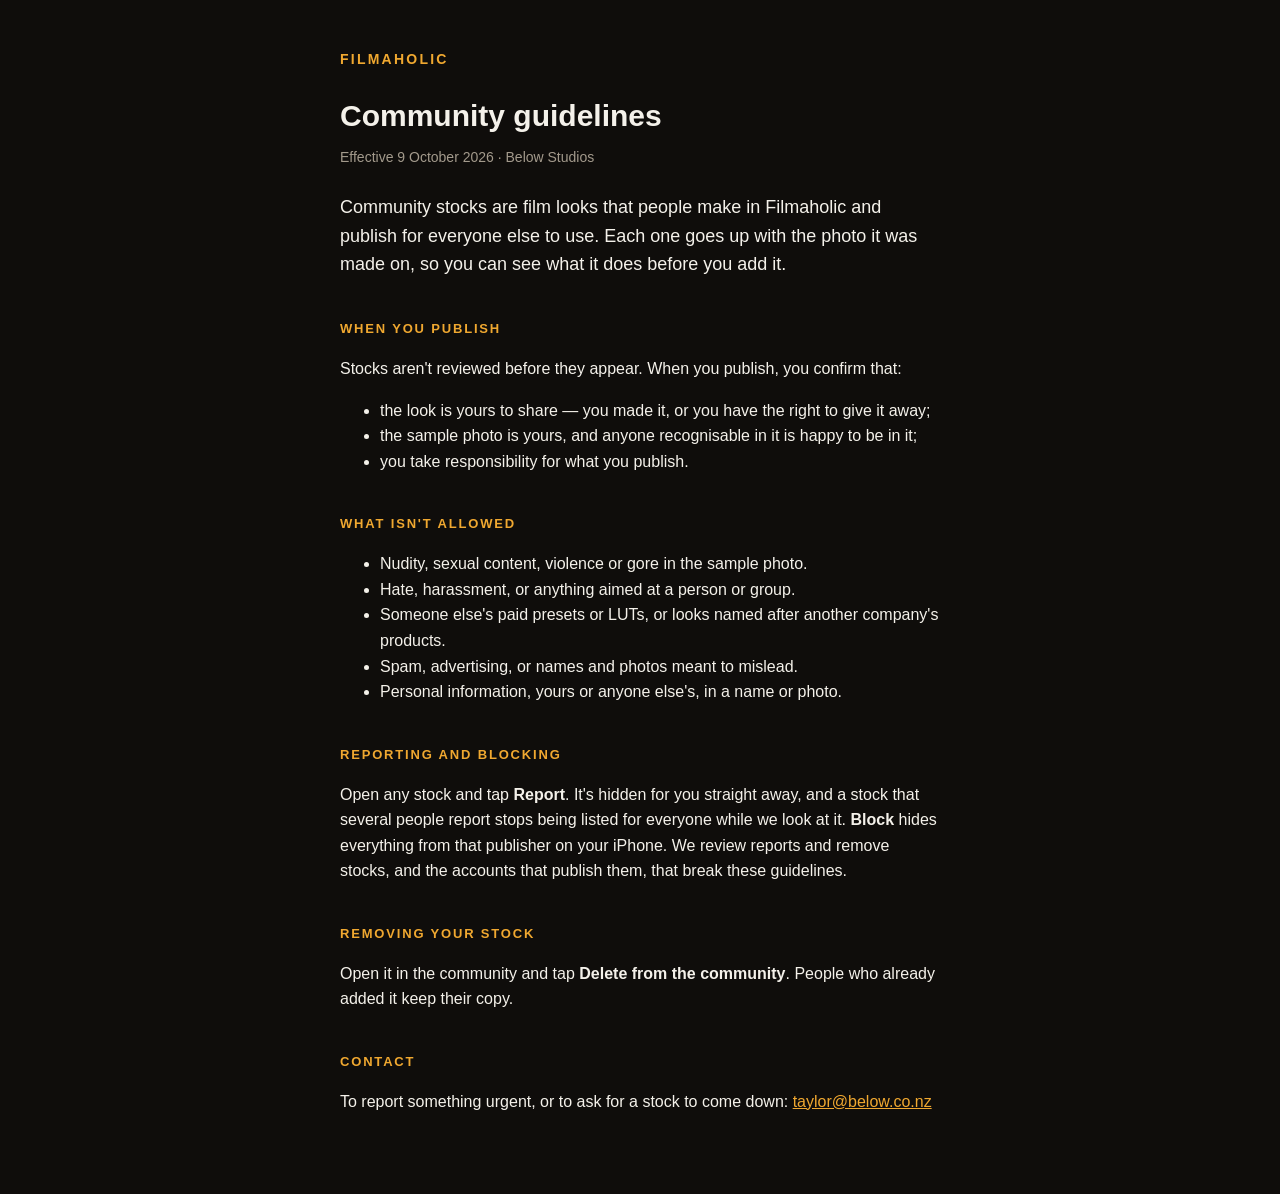
==== community.html @ c92208dc "Community guidelines for community stocks" ====
<!doctype html>
<html lang="en-GB">
<head>
<meta charset="utf-8">
<meta name="viewport" content="width=device-width, initial-scale=1">
<title>Filmaholic community guidelines</title>
<link rel="stylesheet" href="style.css">
</head>
<body>
<main>
  <p class="mark"><a href="./">Filmaholic</a></p>
  <h1>Community guidelines</h1>
  <p class="meta">Effective 9 October 2026 · Below Studios</p>

  <p class="lead">Community stocks are film looks that people make in Filmaholic and publish for everyone else to
  use. Each one goes up with the photo it was made on, so you can see what it does before you add it.</p>

  <h2>When you publish</h2>
  <p>Stocks aren't reviewed before they appear. When you publish, you confirm that:</p>
  <ul>
    <li>the look is yours to share — you made it, or you have the right to give it away;</li>
    <li>the sample photo is yours, and anyone recognisable in it is happy to be in it;</li>
    <li>you take responsibility for what you publish.</li>
  </ul>

  <h2>What isn't allowed</h2>
  <ul>
    <li>Nudity, sexual content, violence or gore in the sample photo.</li>
    <li>Hate, harassment, or anything aimed at a person or group.</li>
    <li>Someone else's paid presets or LUTs, or looks named after another company's products.</li>
    <li>Spam, advertising, or names and photos meant to mislead.</li>
    <li>Personal information, yours or anyone else's, in a name or photo.</li>
  </ul>

  <h2>Reporting and blocking</h2>
  <p>Open any stock and tap <strong>Report</strong>. It's hidden for you straight away, and a stock that several
  people report stops being listed for everyone while we look at it. <strong>Block</strong> hides everything from that
  publisher on your iPhone. We review reports and remove stocks, and the accounts that publish them, that break
  these guidelines.</p>

  <h2>Removing your stock</h2>
  <p>Open it in the community and tap <strong>Delete from the community</strong>. People who already added it keep
  their copy.</p>

  <h2>Contact</h2>
  <p>To report something urgent, or to ask for a stock to come down: <a href="mailto:taylor@below.co.nz">taylor@below.co.nz</a></p>
</main>
</body>
</html>
---- style.css ----
:root { --ink: #0f0d0b; --paper: #f4f1ea; --muted: #a39a8c; --accent: #f0a830; --line: #2a251f; }
* { box-sizing: border-box; }
html { -webkit-text-size-adjust: 100%; }
body { margin: 0; background: var(--ink); color: var(--paper);
  font: 16px/1.6 -apple-system, BlinkMacSystemFont, "Helvetica Neue", Arial, sans-serif; }
main { max-width: 640px; margin: 0 auto; padding: 48px 20px 64px; }
.mark { margin: 0 0 28px; font-weight: 700; letter-spacing: 0.16em; text-transform: uppercase; font-size: 14px; }
.mark, .mark a { color: var(--accent); text-decoration: none; }
h1 { font-size: 30px; line-height: 1.2; margin: 0 0 12px; }
h2 { font-size: 13px; letter-spacing: 0.14em; text-transform: uppercase; color: var(--accent); margin: 40px 0 12px; }
.meta { color: var(--muted); font-size: 14px; margin: 0 0 24px; }
.lead { font-size: 18px; }
dt { font-weight: 600; margin-top: 18px; }
dd { margin: 4px 0 0; color: #d8d2c8; }
a { color: var(--accent); }
.foot { margin-top: 48px; padding-top: 18px; border-top: 1px solid var(--line); color: var(--muted); font-size: 14px; }
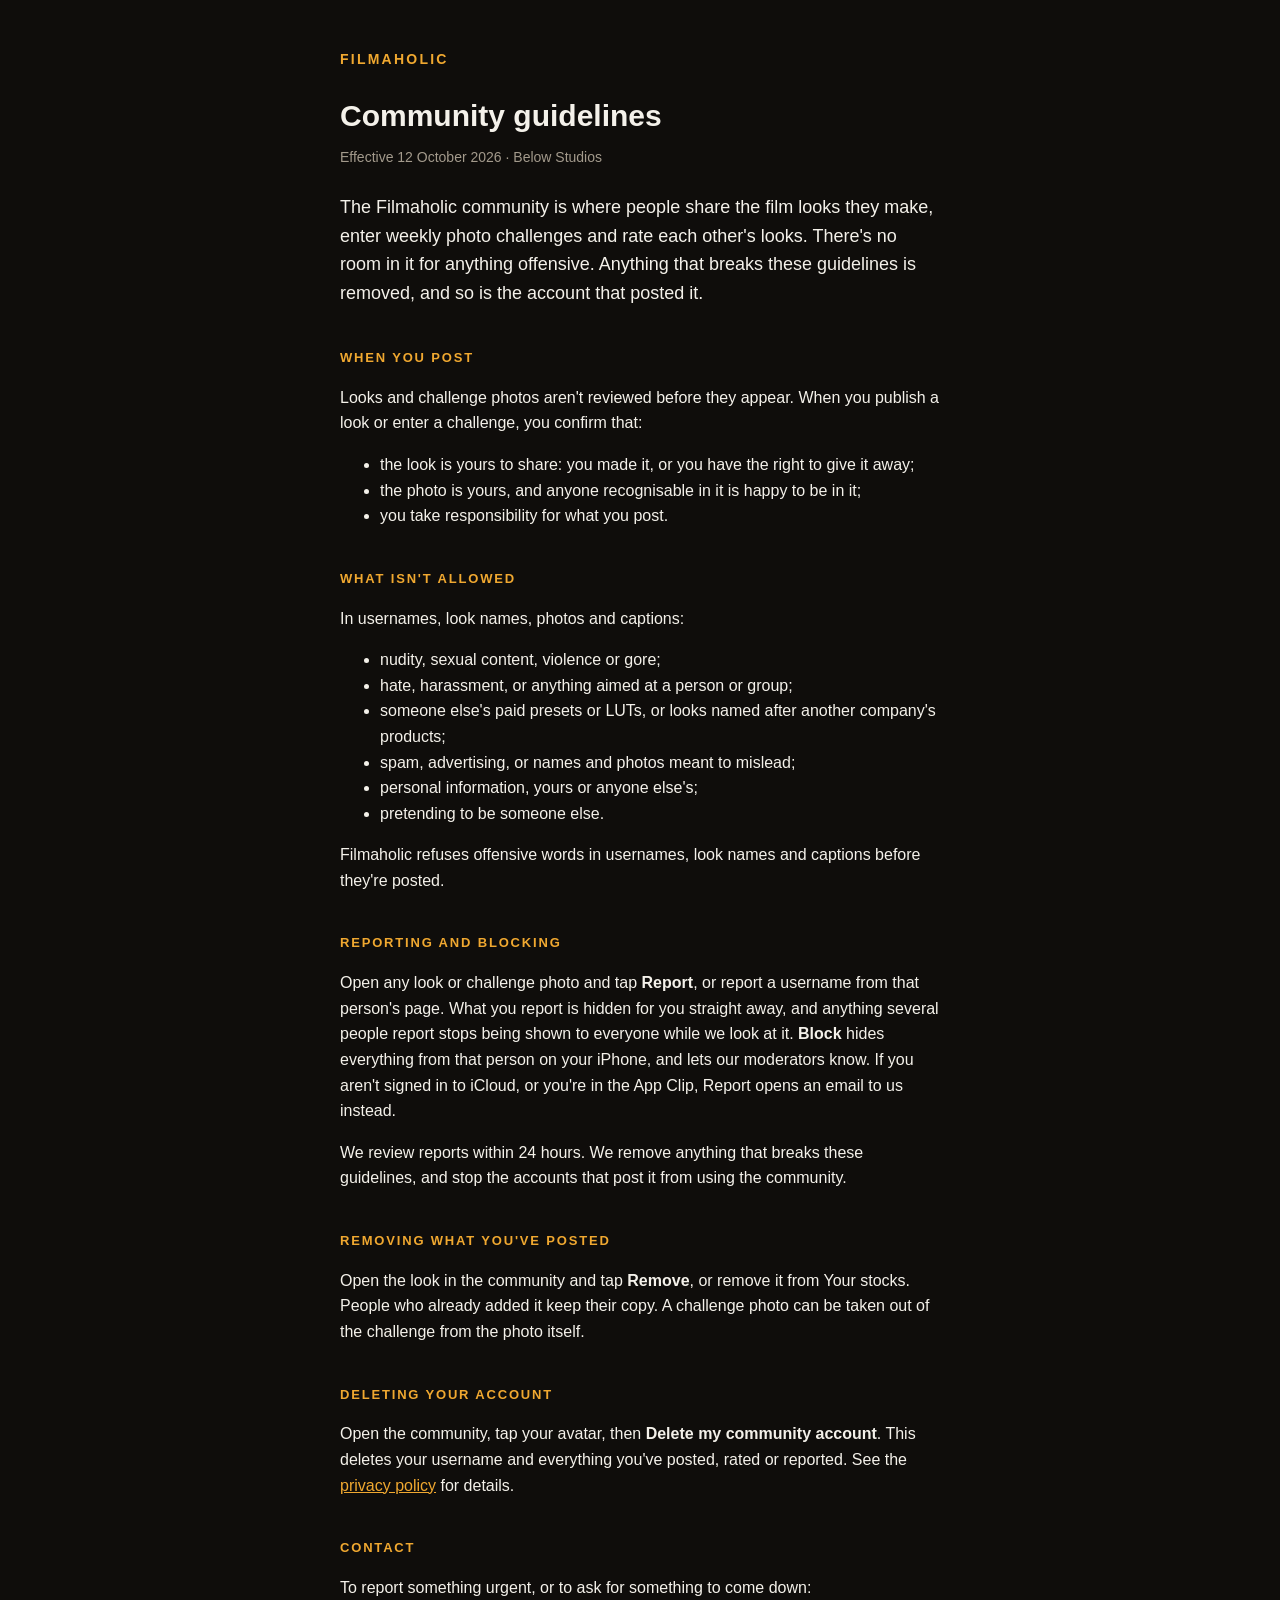
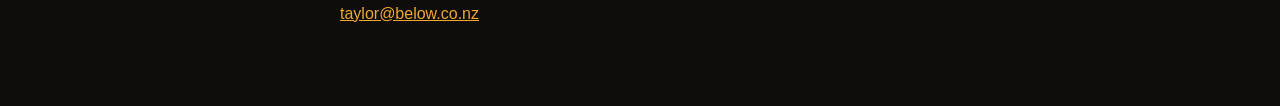
==== commit fce14b39: "Privacy policy, guidelines and help for the community: what's stored, moderation, account deletion C" ====
--- a/community.html
+++ b/community.html
@@ -10,40 +10,52 @@
 <main>
   <p class="mark"><a href="./">Filmaholic</a></p>
   <h1>Community guidelines</h1>
-  <p class="meta">Effective 9 October 2026 · Below Studios</p>
+  <p class="meta">Effective 12 October 2026 · Below Studios</p>
 
-  <p class="lead">Community stocks are film looks that people make in Filmaholic and publish for everyone else to
-  use. Each one goes up with the photo it was made on, so you can see what it does before you add it.</p>
+  <p class="lead">The Filmaholic community is where people share the film looks they make, enter weekly photo
+  challenges and rate each other's looks. There's no room in it for anything offensive. Anything that breaks these
+  guidelines is removed, and so is the account that posted it.</p>
 
-  <h2>When you publish</h2>
-  <p>Stocks aren't reviewed before they appear. When you publish, you confirm that:</p>
+  <h2>When you post</h2>
+  <p>Looks and challenge photos aren't reviewed before they appear. When you publish a look or enter a challenge,
+  you confirm that:</p>
   <ul>
-    <li>the look is yours to share — you made it, or you have the right to give it away;</li>
-    <li>the sample photo is yours, and anyone recognisable in it is happy to be in it;</li>
-    <li>you take responsibility for what you publish.</li>
+    <li>the look is yours to share: you made it, or you have the right to give it away;</li>
+    <li>the photo is yours, and anyone recognisable in it is happy to be in it;</li>
+    <li>you take responsibility for what you post.</li>
   </ul>
 
   <h2>What isn't allowed</h2>
+  <p>In usernames, look names, photos and captions:</p>
   <ul>
-    <li>Nudity, sexual content, violence or gore in the sample photo.</li>
-    <li>Hate, harassment, or anything aimed at a person or group.</li>
-    <li>Someone else's paid presets or LUTs, or looks named after another company's products.</li>
-    <li>Spam, advertising, or names and photos meant to mislead.</li>
-    <li>Personal information, yours or anyone else's, in a name or photo.</li>
+    <li>nudity, sexual content, violence or gore;</li>
+    <li>hate, harassment, or anything aimed at a person or group;</li>
+    <li>someone else's paid presets or LUTs, or looks named after another company's products;</li>
+    <li>spam, advertising, or names and photos meant to mislead;</li>
+    <li>personal information, yours or anyone else's;</li>
+    <li>pretending to be someone else.</li>
   </ul>
+  <p>Filmaholic refuses offensive words in usernames, look names and captions before they're posted.</p>
 
   <h2>Reporting and blocking</h2>
-  <p>Open any stock and tap <strong>Report</strong>. It's hidden for you straight away, and a stock that several
-  people report stops being listed for everyone while we look at it. <strong>Block</strong> hides everything from that
-  publisher on your iPhone. We review reports and remove stocks, and the accounts that publish them, that break
-  these guidelines.</p>
+  <p>Open any look or challenge photo and tap <strong>Report</strong>, or report a username from that person's page.
+  What you report is hidden for you straight away, and anything several people report stops being shown to everyone
+  while we look at it. <strong>Block</strong> hides everything from that person on your iPhone, and lets our
+  moderators know. If you aren't signed in to iCloud, or you're in the App Clip, Report opens an email to us instead.</p>
+  <p>We review reports within 24 hours. We remove anything that breaks these guidelines, and stop the accounts that
+  post it from using the community.</p>
 
-  <h2>Removing your stock</h2>
-  <p>Open it in the community and tap <strong>Delete from the community</strong>. People who already added it keep
-  their copy.</p>
+  <h2>Removing what you've posted</h2>
+  <p>Open the look in the community and tap <strong>Remove</strong>, or remove it from Your stocks. People who
+  already added it keep their copy. A challenge photo can be taken out of the challenge from the photo itself.</p>
+
+  <h2>Deleting your account</h2>
+  <p>Open the community, tap your avatar, then <strong>Delete my community account</strong>. This deletes your
+  username and everything you've posted, rated or reported. See the <a href="privacy.html">privacy policy</a> for
+  details.</p>
 
   <h2>Contact</h2>
-  <p>To report something urgent, or to ask for a stock to come down: <a href="mailto:taylor@below.co.nz">taylor@below.co.nz</a></p>
+  <p>To report something urgent, or to ask for something to come down: <a href="mailto:taylor@below.co.nz">taylor@below.co.nz</a></p>
 </main>
 </body>
 </html>
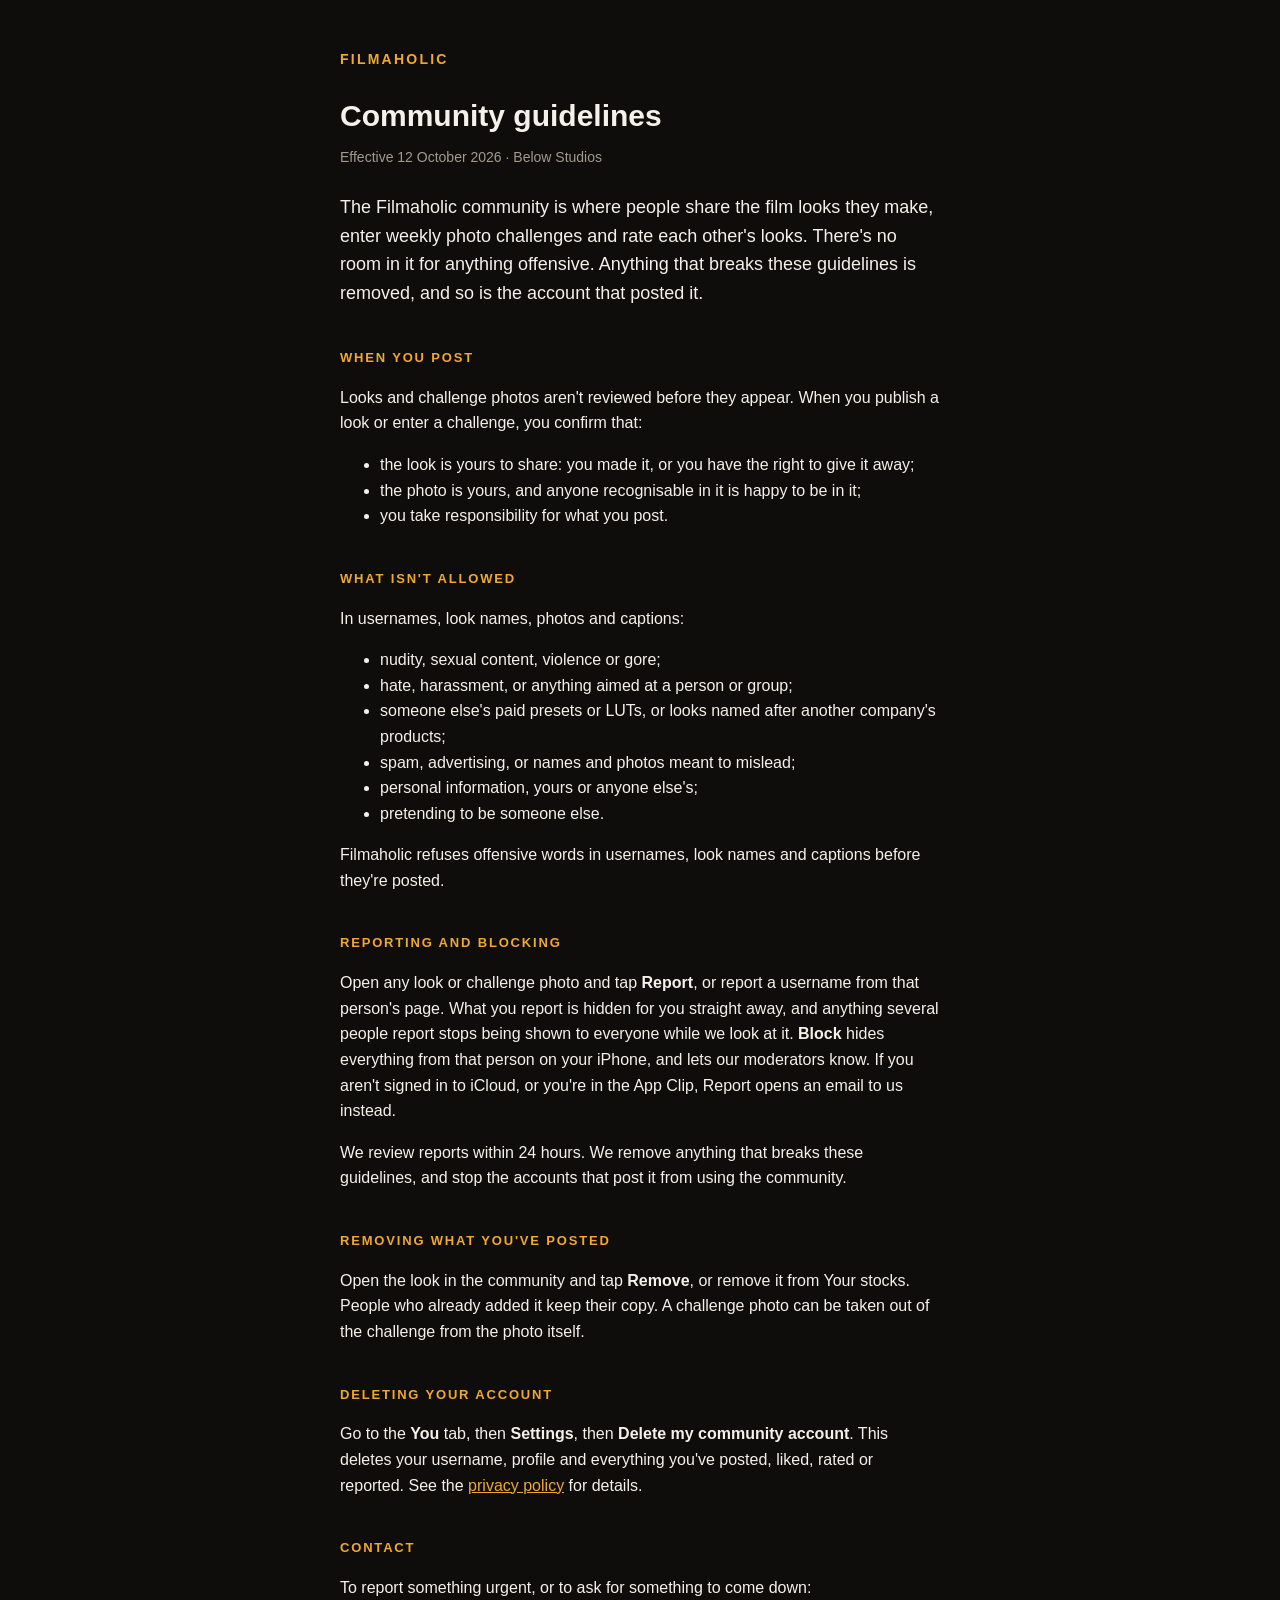
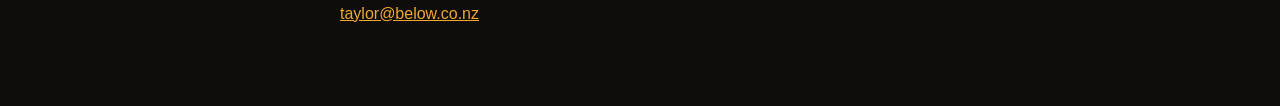
==== commit 5a2a4f19: "Privacy policy for 1.1: posts, likes, profiles, You ▸ Settings; rolls gone Co-Authored-By: Claude Op" ====
--- a/community.html
+++ b/community.html
@@ -50,8 +50,8 @@
   already added it keep their copy. A challenge photo can be taken out of the challenge from the photo itself.</p>
 
   <h2>Deleting your account</h2>
-  <p>Open the community, tap your avatar, then <strong>Delete my community account</strong>. This deletes your
-  username and everything you've posted, rated or reported. See the <a href="privacy.html">privacy policy</a> for
+  <p>Go to the <strong>You</strong> tab, then <strong>Settings</strong>, then <strong>Delete my community account</strong>. This deletes your
+  username, profile and everything you've posted, liked, rated or reported. See the <a href="privacy.html">privacy policy</a> for
   details.</p>
 
   <h2>Contact</h2>
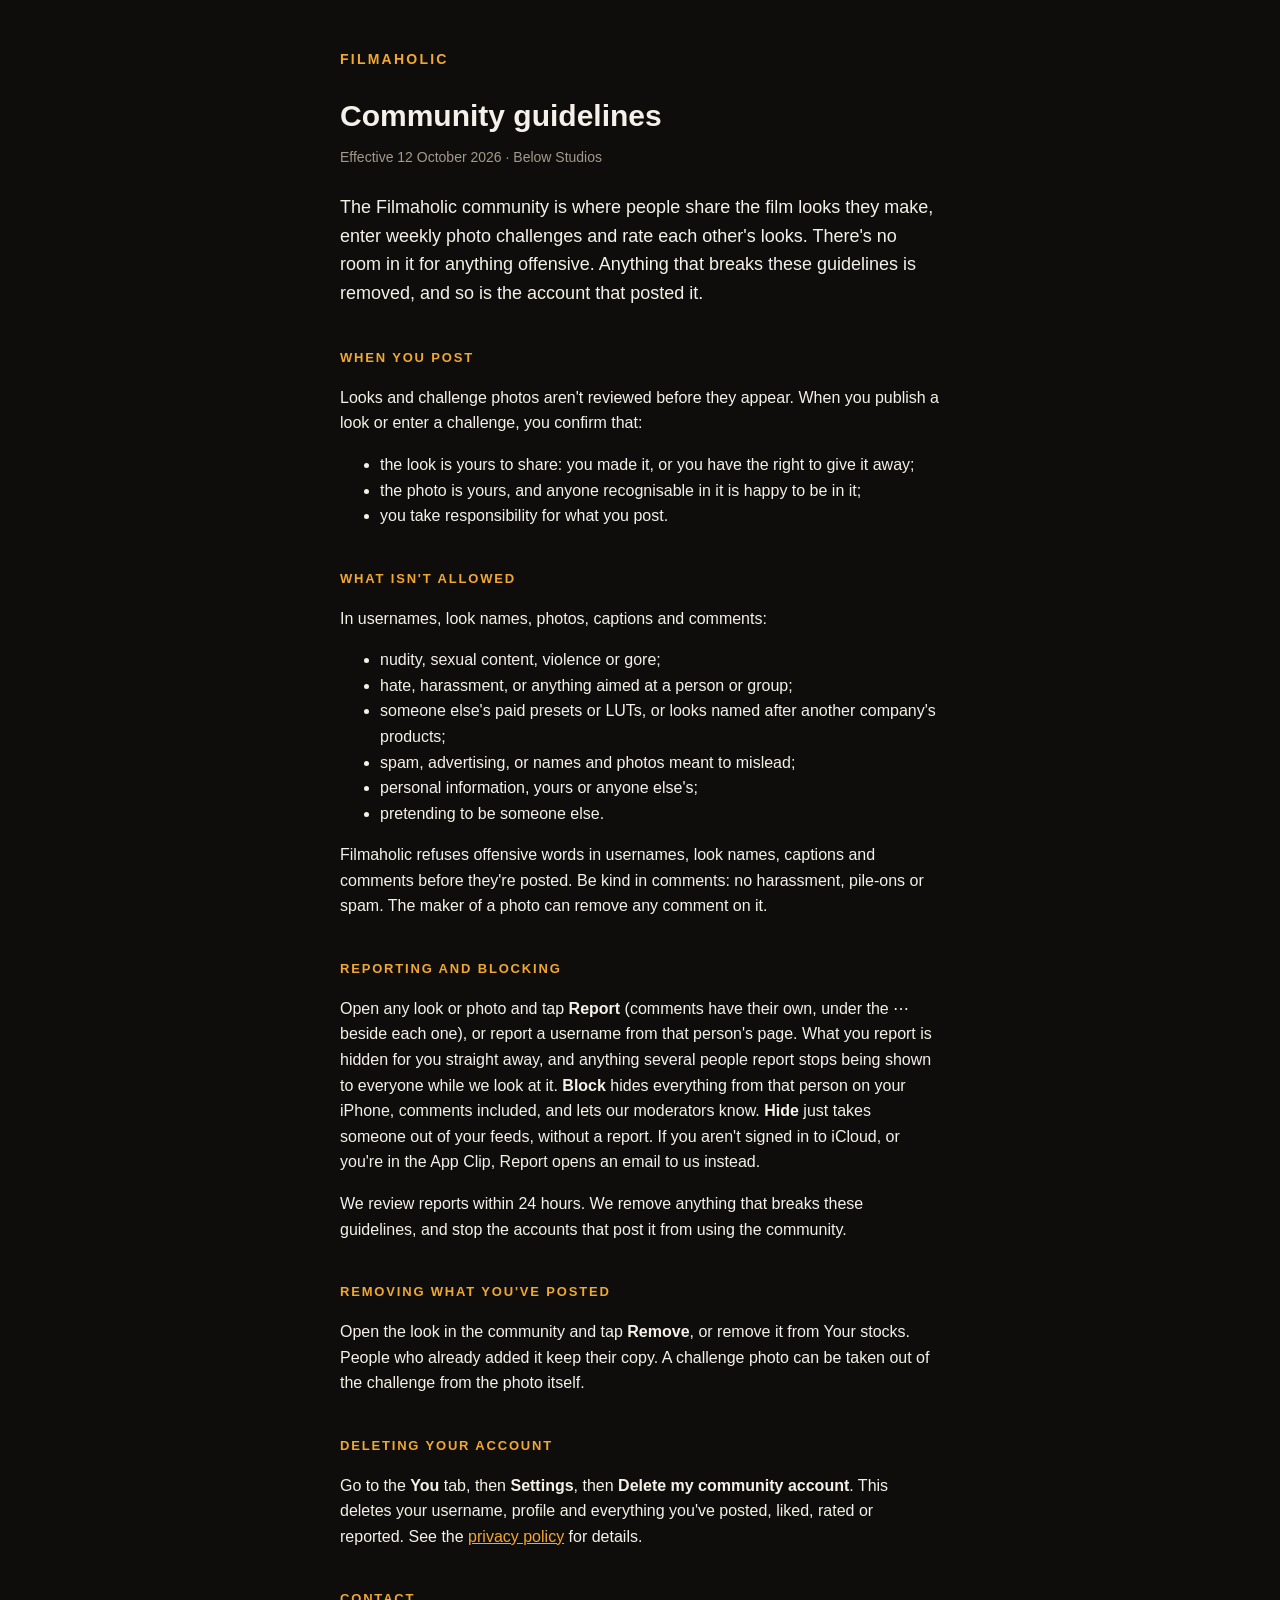
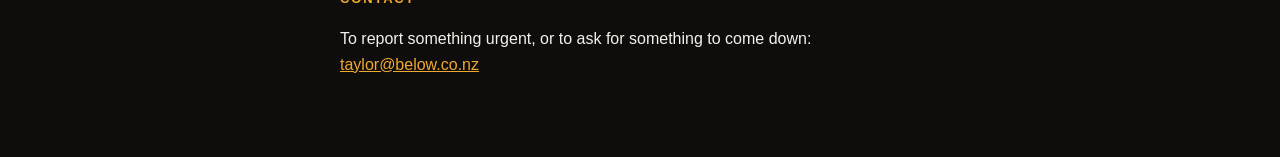
==== commit 1a0d8291: "Privacy policy and community guidelines: comments on photos, Hide" ====
--- a/community.html
+++ b/community.html
@@ -26,7 +26,7 @@
   </ul>
 
   <h2>What isn't allowed</h2>
-  <p>In usernames, look names, photos and captions:</p>
+  <p>In usernames, look names, photos, captions and comments:</p>
   <ul>
     <li>nudity, sexual content, violence or gore;</li>
     <li>hate, harassment, or anything aimed at a person or group;</li>
@@ -35,13 +35,15 @@
     <li>personal information, yours or anyone else's;</li>
     <li>pretending to be someone else.</li>
   </ul>
-  <p>Filmaholic refuses offensive words in usernames, look names and captions before they're posted.</p>
+  <p>Filmaholic refuses offensive words in usernames, look names, captions and comments before they're posted. Be kind
+  in comments: no harassment, pile-ons or spam. The maker of a photo can remove any comment on it.</p>
 
   <h2>Reporting and blocking</h2>
-  <p>Open any look or challenge photo and tap <strong>Report</strong>, or report a username from that person's page.
+  <p>Open any look or photo and tap <strong>Report</strong> (comments have their own, under the ⋯ beside each one), or
+  report a username from that person's page.
   What you report is hidden for you straight away, and anything several people report stops being shown to everyone
-  while we look at it. <strong>Block</strong> hides everything from that person on your iPhone, and lets our
-  moderators know. If you aren't signed in to iCloud, or you're in the App Clip, Report opens an email to us instead.</p>
+  while we look at it. <strong>Block</strong> hides everything from that person on your iPhone, comments included,
+  and lets our moderators know. <strong>Hide</strong> just takes someone out of your feeds, without a report. If you aren't signed in to iCloud, or you're in the App Clip, Report opens an email to us instead.</p>
   <p>We review reports within 24 hours. We remove anything that breaks these guidelines, and stop the accounts that
   post it from using the community.</p>
 
